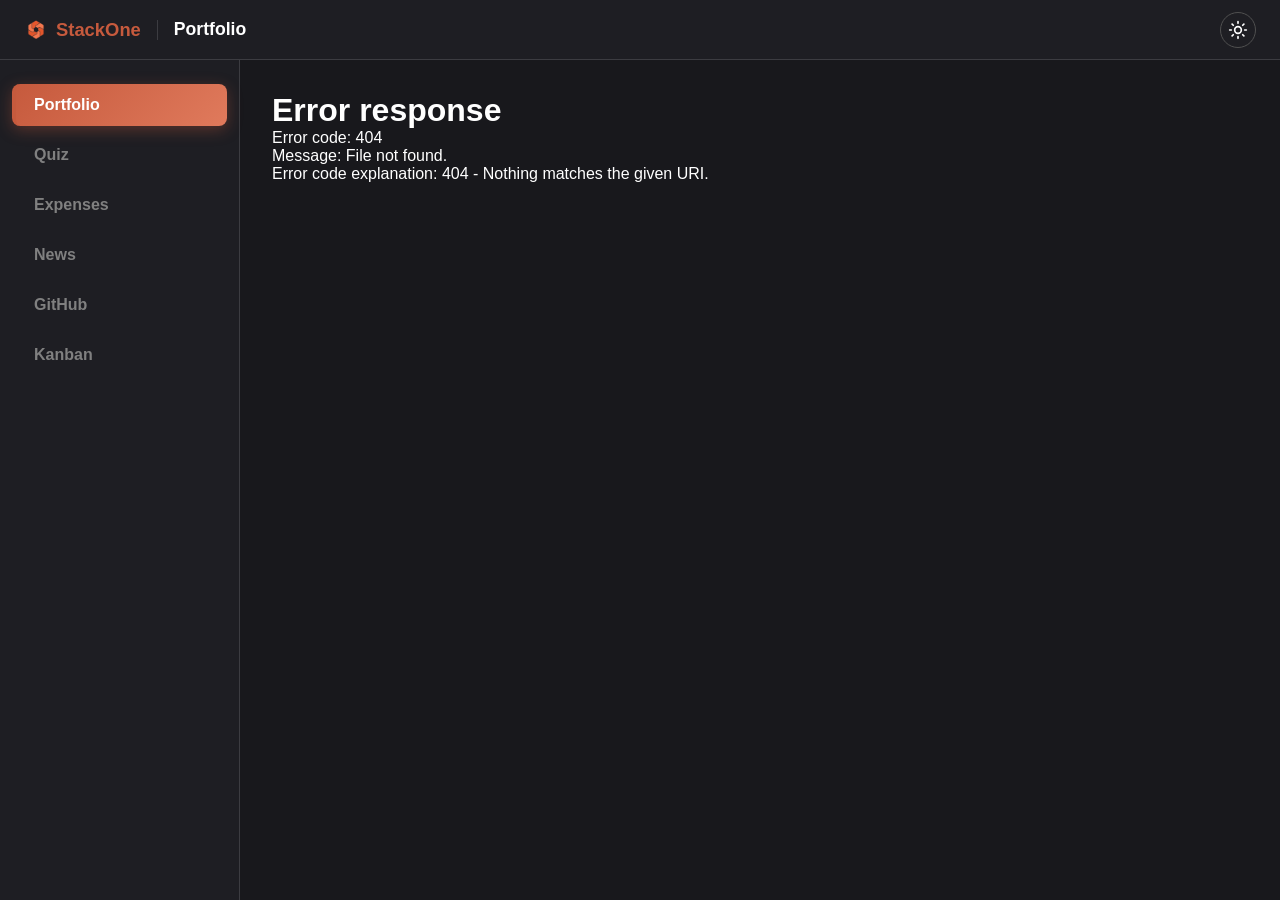
==== dashboard.html @ 6f197311 "feat: add main dashboard layout with SPA router" ====
<!DOCTYPE html>
<html lang="en">
<head>
  <meta charset="UTF-8">
  <meta name="viewport" content="width=device-width, initial-scale=1.0">
  <title>StackOne Dashboard</title>
  <link rel="stylesheet" href="css/global.css?v=3">
  <link rel="stylesheet" href="portfolio/portfolio.css?v=3">
  <link rel="stylesheet" href="quiz/quiz.css?v=3">
  <link rel="stylesheet" href="expense/expense.css?v=3">
  <link rel="stylesheet" href="news/news.css?v=3">
  <link rel="stylesheet" href="github/github.css?v=3">
  <link rel="stylesheet" href="kanban/kanban.css?v=3">
</head>
<body class="dark">
  <div class="dashboard-layout">
    <div class="topbar">
      <div class="topbar-left">
        <a href="index.html" class="topbar-logo">
          <img src="logo.png?v=2" alt="Logo" class="topbar-logo-img">
          <span>StackOne</span>
        </a>
        <div class="topbar-divider"></div>
        <h1 id="page-title" class="page-title">Portfolio</h1>
      </div>
      <div class="topbar-right">
        <button id="theme-toggle" class="theme-toggle-btn">
          <svg class="sun-icon" xmlns="http://www.w3.org/2000/svg" width="20" height="20" viewBox="0 0 24 24" fill="none" stroke="currentColor" stroke-width="2" stroke-linecap="round" stroke-linejoin="round"><circle cx="12" cy="12" r="4"></circle><path d="M12 2v2M12 20v2M4.93 4.93l1.41 1.41M17.66 17.66l1.41 1.41M2 12h2M20 12h2M6.34 17.66l-1.41 1.41M19.07 4.93l-1.41 1.41"></path></svg>
          <svg class="moon-icon" xmlns="http://www.w3.org/2000/svg" width="20" height="20" viewBox="0 0 24 24" fill="none" stroke="currentColor" stroke-width="2" stroke-linecap="round" stroke-linejoin="round"><path d="M12 3a6 6 0 0 0 9 9 9 9 0 1 1-9-9Z"></path></svg>
        </button>
      </div>
    </div>

    <div class="sidebar">
      <div class="sidebar-nav">
        <ul>
          <li><a href="#portfolio" class="sidebar-link active" id="nav-portfolio"><span class="nav-label">Portfolio</span></a></li>
          <li><a href="#quiz" class="sidebar-link" id="nav-quiz"><span class="nav-label">Quiz</span></a></li>
          <li><a href="#expense" class="sidebar-link" id="nav-expense"><span class="nav-label">Expenses</span></a></li>
          <li><a href="#news" class="sidebar-link" id="nav-news"><span class="nav-label">News</span></a></li>
          <li><a href="#github" class="sidebar-link" id="nav-github"><span class="nav-label">GitHub</span></a></li>
          <li><a href="#kanban" class="sidebar-link" id="nav-kanban"><span class="nav-label">Kanban</span></a></li>
        </ul>
      </div>
    </div>

    <div class="main-content">
      <div id="view-container" class="view-container"></div>
    </div>
  </div>

  <script>
    let savedTheme = localStorage.getItem("stackone_theme");
    if (savedTheme === null) {
      savedTheme = "dark";
    }
    if (savedTheme === "dark") {
      document.body.className = "dark";
    } else {
      document.body.className = "light";
    }

    window.addEventListener("DOMContentLoaded", function() {
      let toggleBtn = document.getElementById("theme-toggle");
      if (toggleBtn !== null) {
        toggleBtn.addEventListener("click", function() {
          let isDark = document.body.classList.contains("dark");
          if (isDark) {
            document.body.className = "light";
            localStorage.setItem("stackone_theme", "light");
          } else {
            document.body.className = "dark";
            localStorage.setItem("stackone_theme", "dark");
          }
        });
      }
    });
  </script>

  <script type="module">
    window.AppState = {
      currentView: "portfolio",
      quiz: {
        currentIndex: 0,
        score: 0,
        answered: false,
        selectedOption: null,
        answersLog: []
      },
      expense: {
        entries: []
      },
      kanban: {
        todo: [],
        inProgress: [],
        done: []
      }
    };

    function handleRoute() {
      let hash = window.location.hash;
      if (hash === "") {
        hash = "#portfolio";
      }

      let allLinks = document.querySelectorAll(".sidebar-link");
      for (let i = 0; i < allLinks.length; i++) {
        allLinks[i].classList.remove("active");
      }

      let currentLink = document.querySelector(".sidebar-link[href='" + hash + "']");
      if (currentLink !== null) {
        currentLink.classList.add("active");
      }

      let viewName = hash.substring(1);
      window.AppState.currentView = viewName;

      let firstLetter = viewName.substring(0, 1).toUpperCase();
      let restOfName = viewName.substring(1);
      let capitalized = firstLetter + restOfName;

      let pageTitle = document.getElementById("page-title");
      if (pageTitle !== null) {
        pageTitle.innerText = capitalized;
      }
      document.title = "StackOne - " + capitalized;

      let container = document.getElementById("view-container");
      if (container !== null) {
        container.innerHTML = "";
        let htmlUrl = "./" + viewName + "/" + viewName + ".html";
        fetch(htmlUrl)
          .then(function(res) {
            return res.text();
          })
          .then(function(html) {
            container.innerHTML = html;
            let jsUrl = "./" + viewName + "/" + viewName + ".js?v=2";
            import(jsUrl)
              .then(function(mod) {
                mod.init(container);
              })
              .catch(function(err) {
                console.log(err);
              });
          })
          .catch(function(err) {
            console.log(err);
          });
      }
    }

    window.addEventListener("hashchange", handleRoute);
    window.addEventListener("load", handleRoute);
  </script>
</body>
</html>
---- css/global.css ----
* {
  box-sizing: border-box;
  margin: 0;
  padding: 0;
}
body {
  font-family: sans-serif;
  overflow: hidden;
  height: 100vh;
  width: 100vw;
}
body.dark {
  background-color: rgb(24, 24, 28);
  color: white;
}
body.light {
  background-color: rgb(243, 233, 221);
  color: black;
}

.dashboard-layout {
  display: flex;
  flex-wrap: wrap;
  height: 100vh;
  width: 100vw;
}
.topbar {
  width: 100%;
  height: 60px;
  display: flex;
  align-items: center;
  justify-content: space-between;
  padding: 0 24px;
  border-bottom: 1px solid gray;
}
body.dark .topbar {
  background-color: rgb(30, 30, 35);
  border-bottom-color: rgb(60, 60, 65);
}
body.light .topbar {
  background-color: white;
  border-bottom-color: rgb(220, 210, 200);
}
.topbar-left {
  display: flex;
  align-items: center;
  gap: 16px;
}
.topbar-logo {
  display: flex;
  align-items: center;
  gap: 8px;
  color: rgb(198, 90, 61);
  text-decoration: none;
  font-weight: bold;
  font-size: 1.15rem;
}
.topbar-logo-img {
  width: 24px;
  height: 24px;
}
.topbar-divider {
  width: 1px;
  height: 20px;
  background-color: gray;
}
body.dark .topbar-divider { background-color: rgb(60, 60, 65); }
body.light .topbar-divider { background-color: lightgray; }
.page-title {
  font-size: 1.1rem;
  font-weight: bold;
}
body.dark .page-title { color: white; }
body.light .page-title { color: black; }
.topbar-right {
  display: flex;
  align-items: center;
}
.theme-toggle-btn {
  background: none;
  border: 1px solid gray;
  width: 36px;
  height: 36px;
  border-radius: 50%;
  cursor: pointer;
  display: flex;
  align-items: center;
  justify-content: center;
}
body.dark .theme-toggle-btn { color: white; border-color: rgb(80, 80, 80); }
body.light .theme-toggle-btn { color: black; border-color: lightgray; }
.sun-icon { display: none; }
.moon-icon { display: block; }
body.dark .sun-icon { display: block; }
body.dark .moon-icon { display: none; }

.sidebar {
  width: 240px;
  height: calc(100vh - 60px);
  border-right: 1px solid gray;
  display: flex;
  flex-direction: column;
  padding: 24px 12px;
}
body.dark .sidebar {
  background-color: rgb(30, 30, 35);
  border-right-color: rgb(60, 60, 65);
}
body.light .sidebar {
  background-color: white;
  border-right-color: rgb(220, 210, 200);
}
.sidebar-nav { width: 100%; }
.sidebar-nav ul {
  list-style: none;
  display: flex;
  flex-direction: column;
  gap: 8px;
}
.sidebar-link {
    display: flex;
    align-items: center;
    padding: 12px 18px;
    border-radius: 8px;
    color: gray;
    text-decoration: none;
    font-weight: bold;
    border-left: 4px solid transparent;
}
body.dark .sidebar-link:hover {
    background-color: rgb(40, 40, 45);
    color: white;
    border-left-color: rgb(198, 90, 61);
}
body.light .sidebar-link:hover {
    background-color: rgb(250, 242, 232);
    color: black;
    border-left-color: rgb(198, 90, 61);
}
body.dark .sidebar-link.active {
  background: linear-gradient(135deg, rgb(198, 90, 61), rgb(224, 122, 92));
  color: white;
  border-left-color: rgb(198, 90, 61);
  box-shadow: 0 4px 15px rgba(198, 90, 61, 0.35);
}
body.light .sidebar-link.active {
  background: linear-gradient(135deg, rgb(198, 90, 61), rgb(224, 122, 92));
  color: white;
  border-left-color: rgb(198, 90, 61);
  box-shadow: 0 4px 15px rgba(198, 90, 61, 0.2);
}

.main-content {
  flex: 1;
  height: calc(100vh - 60px);
  overflow-y: auto;
}
.view-container {
  padding: 32px;
  max-width: 1200px;
  width: 100%;
  margin: 0 auto;
}

.btn {
  display: inline-flex;
  align-items: center;
  justify-content: center;
  padding: 10px 20px;
  font-size: 0.95rem;
  font-weight: bold;
  border-radius: 8px;
  border: none;
  cursor: pointer;
  gap: 8px;
}
.btn-primary {
  background-color: rgb(198, 90, 61);
  color: white;
}
.btn-primary:hover { background-color: rgb(224, 122, 92); }
.btn-secondary {
  border: 1px solid gray;
  background-color: transparent;
}
body.dark .btn-secondary { color: white; border-color: rgb(80, 80, 80); }
body.light .btn-secondary { color: black; border-color: lightgray; }
body.dark .btn-secondary:hover { background-color: rgb(50, 50, 50); }
body.light .btn-secondary:hover { background-color: lightgray; }
.btn-danger { background-color: crimson; color: white; }
.btn-danger:hover { background-color: red; }

.form-group { margin-bottom: 16px; }
.form-label {
  display: block;
  font-size: 0.85rem;
  font-weight: bold;
  margin-bottom: 6px;
}
.form-input, .form-textarea, .form-select {
  width: 100%;
  padding: 10px 14px;
  font-size: 0.95rem;
  border-radius: 8px;
  border: 1px solid gray;
  background-color: transparent;
}
body.dark .form-input, body.dark .form-textarea, body.dark .form-select {
  border-color: rgb(80, 80, 80);
  color: white;
}
body.light .form-input, body.light .form-textarea, body.light .form-select {
  border-color: lightgray;
  color: black;
}
.form-input:focus, .form-textarea:focus, .form-select:focus {
  outline: none;
  border-color: rgb(198, 90, 61);
}
.form-textarea { min-height: 100px; resize: vertical; }
.form-error {
  font-size: 0.8rem;
  color: crimson;
  margin-top: 4px;
  display: none;
}

.card {
  border: 1px solid gray;
  border-radius: 12px;
  padding: 24px;
}
body.dark .card {
  background-color: rgb(30, 30, 35);
  border-color: rgb(60, 60, 65);
}
body.light .card {
  background-color: white;
  border-color: rgb(220, 210, 200);
}

.spinner-wrapper {
  display: flex;
  flex-direction: column;
  align-items: center;
  justify-content: center;
  padding: 48px;
  gap: 16px;
}
.spinner {
  width: 40px;
  height: 40px;
  border: 3px solid gray;
  border-top-color: rgb(198, 90, 61);
  border-radius: 50%;
}

.empty-state {
  text-align: center;
  padding: 48px 24px;
  border: 1px dashed gray;
  border-radius: 12px;
  color: gray;
}
body.dark .empty-state { border-color: rgb(60, 60, 65); }
body.light .empty-state { border-color: lightgray; }
.empty-state-icon {
  font-size: 2.5rem;
  margin-bottom: 12px;
}

.view-header { margin-bottom: 32px; }
.view-title {
  font-size: 1.75rem;
  font-weight: bold;
  margin-bottom: 8px;
}
.view-desc { font-size: 1rem; color: gray; }
body.light .view-desc { color: dimgray; }

@media (max-width: 768px) {
  .sidebar { display: none; }
  .view-container { padding: 16px; }
}
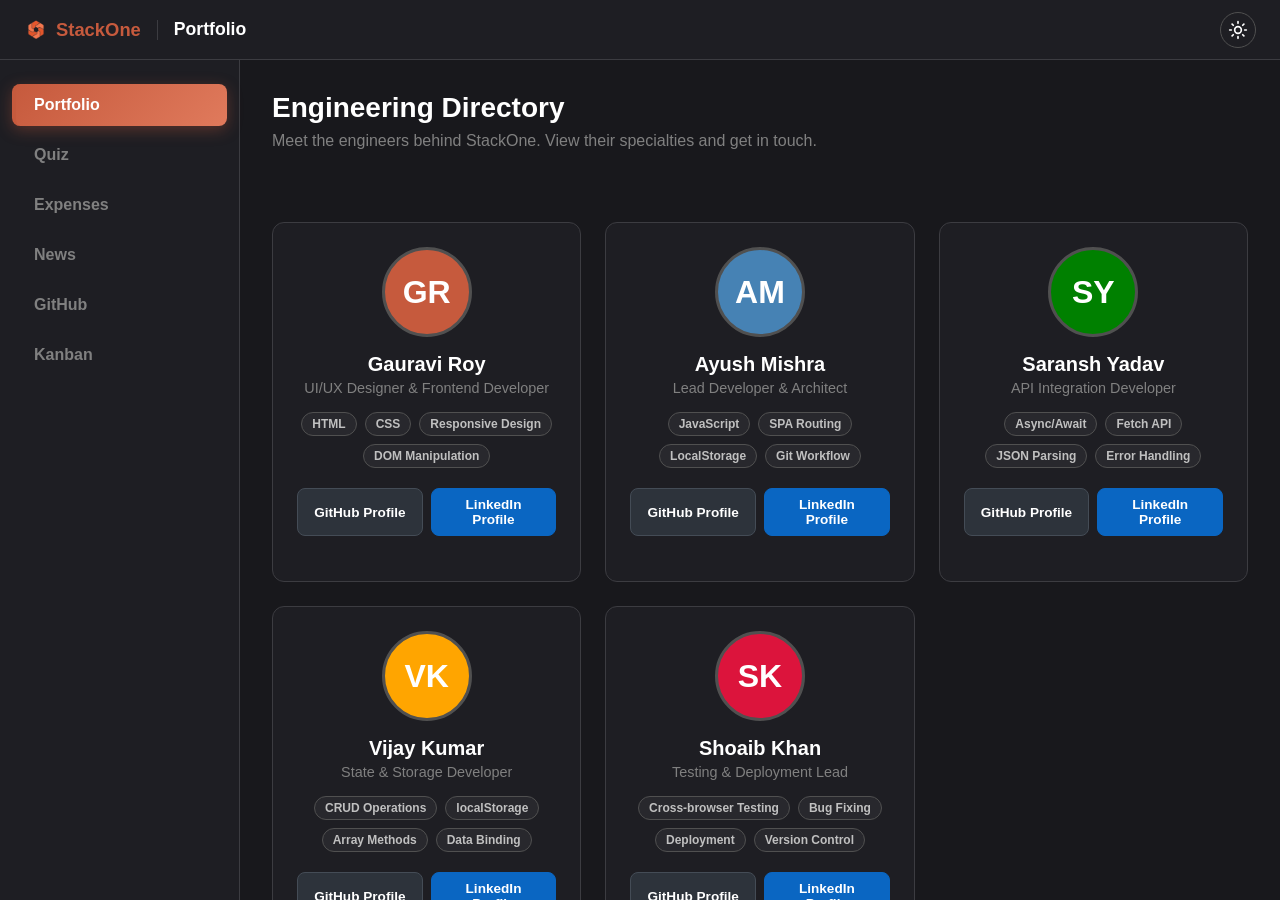
==== commit e545f04d: "fix: add hamburger menu toggle for mobile layout navigation" ====
--- a/dashboard.html
+++ b/dashboard.html
@@ -16,6 +16,9 @@
   <div class="dashboard-layout">
     <div class="topbar">
       <div class="topbar-left">
+        <button id="menu-toggle" class="menu-toggle-btn">
+          <svg xmlns="http://www.w3.org/2000/svg" width="20" height="20" viewBox="0 0 24 24" fill="none" stroke="currentColor" stroke-width="2" stroke-linecap="round" stroke-linejoin="round"><line x1="3" y1="12" x2="21" y2="12"></line><line x1="3" y1="6" x2="21" y2="6"></line><line x1="3" y1="18" x2="21" y2="18"></line></svg>
+        </button>
         <a href="index.html" class="topbar-logo">
           <img src="logo.png?v=2" alt="Logo" class="topbar-logo-img">
           <span>StackOne</span>
@@ -71,6 +74,23 @@
           } else {
             document.body.className = "dark";
             localStorage.setItem("stackone_theme", "dark");
+          }
+        });
+      }
+
+      let menuBtn = document.getElementById("menu-toggle");
+      let sidebar = document.querySelector(".sidebar");
+      if (menuBtn !== null && sidebar !== null) {
+        menuBtn.addEventListener("click", function() {
+          sidebar.classList.toggle("active");
+        });
+      }
+
+      let links = document.querySelectorAll(".sidebar-link");
+      for (let i = 0; i < links.length; i++) {
+        links[i].addEventListener("click", function() {
+          if (sidebar !== null) {
+            sidebar.classList.remove("active");
           }
         });
       }
--- a/css/global.css
+++ b/css/global.css
@@ -278,7 +278,37 @@
 .view-desc { font-size: 1rem; color: gray; }
 body.light .view-desc { color: dimgray; }
 
+.menu-toggle-btn {
+  display: none;
+  background: none;
+  border: 1px solid gray;
+  width: 38px;
+  height: 38px;
+  border-radius: 8px;
+  cursor: pointer;
+  align-items: center;
+  justify-content: center;
+  margin-right: 12px;
+}
+body.dark .menu-toggle-btn { color: white; border-color: rgb(80, 80, 80); }
+body.light .menu-toggle-btn { color: black; border-color: lightgray; }
+.menu-toggle-btn:hover {
+  background-color: rgba(128, 128, 128, 0.1);
+}
+
 @media (max-width: 768px) {
-  .sidebar { display: none; }
+  .menu-toggle-btn { display: flex; }
+  .sidebar {
+    display: none;
+    position: fixed;
+    top: 60px;
+    left: 0;
+    width: 240px;
+    height: calc(100vh - 60px);
+    z-index: 1000;
+  }
+  .sidebar.active {
+    display: flex;
+  }
   .view-container { padding: 16px; }
 }
--- a/portfolio/portfolio.css
+++ b/portfolio/portfolio.css
@@ -0,0 +1,132 @@
+.portfolio-container {
+  display: flex;
+  flex-direction: column;
+  gap: 40px;
+}
+.portfolio-grid {
+  display: flex;
+  flex-wrap: wrap;
+  gap: 24px;
+}
+.portfolio-card {
+  border: 1px solid gray;
+  border-radius: 12px;
+  padding: 24px;
+  display: flex;
+  flex-direction: column;
+  align-items: center;
+  text-align: center;
+  width: calc(33.333% - 16px);
+  min-width: 280px;
+  min-height: 360px;
+}
+body.dark .portfolio-card {
+  background-color: rgb(30, 30, 35);
+  border-color: rgb(60, 60, 65);
+}
+body.light .portfolio-card {
+  background-color: white;
+  border-color: lightgray;
+}
+.portfolio-card:hover {
+  border-color: rgb(198, 90, 61);
+}
+.portfolio-avatar-placeholder {
+  width: 90px;
+  height: 90px;
+  border-radius: 50%;
+  display: flex;
+  align-items: center;
+  justify-content: center;
+  font-size: 2rem;
+  font-weight: bold;
+  color: white;
+  margin-bottom: 16px;
+  border: 3px solid gray;
+}
+body.dark .portfolio-avatar-placeholder { border-color: rgb(80, 80, 80); }
+body.light .portfolio-avatar-placeholder { border-color: lightgray; }
+.portfolio-card:hover .portfolio-avatar-placeholder { border-color: rgb(198, 90, 61); }
+.portfolio-avatar-placeholder.purple { background-color: rgb(198, 90, 61); }
+.portfolio-avatar-placeholder.blue { background-color: steelblue; }
+.portfolio-avatar-placeholder.green { background-color: green; }
+.portfolio-avatar-placeholder.orange { background-color: orange; }
+.portfolio-avatar-placeholder.red { background-color: crimson; }
+.portfolio-name { font-size: 1.25rem; font-weight: bold; margin-bottom: 4px; }
+.portfolio-role { font-size: 0.9rem; color: gray; margin-bottom: 16px; }
+body.light .portfolio-role { color: dimgray; }
+.portfolio-skills {
+    display: flex;
+    flex-wrap: wrap;
+    justify-content: center;
+    gap: 8px;
+    margin-bottom: 20px;
+    width: 100%;
+}
+.skill-tag {
+    font-size: 0.75rem;
+    font-weight: bold;
+    padding: 4px 10px;
+    border-radius: 100px;
+    border: 1px solid gray;
+}
+body.dark .skill-tag { background-color: rgb(40, 40, 45); color: silver; border-color: rgb(80, 80, 80); }
+body.light .skill-tag { background-color: whitesmoke; color: dimgray; border-color: lightgray; }
+.portfolio-card:hover .skill-tag { border-color: rgb(198, 90, 61); color: rgb(198, 90, 61); }
+body.dark .portfolio-card:hover .skill-tag { color: white; }
+.portfolio-links {
+  display: flex;
+  gap: 8px;
+  width: 100%;
+  justify-content: center;
+}
+.portfolio-github-link {
+  display: inline-flex;
+  align-items: center;
+  gap: 8px;
+  font-size: 0.85rem;
+  font-weight: bold;
+  padding: 8px 16px;
+  border-radius: 8px;
+  border: 1px solid gray;
+  flex: 1;
+  justify-content: center;
+  text-decoration: none;
+}
+body.dark .portfolio-github-link { background-color: rgb(45, 51, 59); color: white; border-color: rgb(68, 76, 86); }
+body.light .portfolio-github-link { background-color: rgb(36, 41, 47); color: white; border-color: rgb(36, 41, 47); }
+.portfolio-github-link:hover { background-color: rgb(198, 90, 61); color: white; border-color: rgb(198, 90, 61); }
+.portfolio-linkedin-link {
+  display: inline-flex;
+  align-items: center;
+  gap: 8px;
+  font-size: 0.85rem;
+  font-weight: bold;
+  padding: 8px 16px;
+  border-radius: 8px;
+  border: 1px solid gray;
+  flex: 1;
+  justify-content: center;
+  text-decoration: none;
+  background-color: rgb(10, 102, 194);
+  color: white;
+  border-color: rgb(10, 102, 194);
+}
+.portfolio-linkedin-link:hover { background-color: steelblue; border-color: steelblue; }
+.contact-section { margin-top: 24px; }
+.contact-title { font-size: 1.5rem; margin-bottom: 8px; }
+.contact-desc { font-size: 0.95rem; color: gray; margin-bottom: 24px; }
+body.light .contact-desc { color: dimgray; }
+.input-invalid { border-color: crimson !important; }
+.form-success-alert {
+  display: flex;
+  align-items: center;
+  gap: 12px;
+  background-color: green;
+  border: 1px solid darkgreen;
+  color: white;
+  padding: 16px;
+  border-radius: 8px;
+  margin-bottom: 20px;
+  font-size: 0.95rem;
+}
--- a/quiz/quiz.css
+++ b/quiz/quiz.css
@@ -0,0 +1,119 @@
+.quiz-container {
+    max-width: 700px;
+    margin: 0 auto;
+    display: flex;
+    flex-direction: column;
+    gap: 24px;
+}
+.quiz-header {
+    display: flex;
+    justify-content: space-between;
+    align-items: center;
+    margin-bottom: 8px;
+}
+.quiz-progress-bar-container {
+    width: 100%;
+    height: 8px;
+    border-radius: 100px;
+    overflow: hidden;
+    border: 1px solid gray;
+}
+body.dark .quiz-progress-bar-container { background-color: rgb(30, 30, 35); border-color: rgb(60, 60, 65); }
+body.light .quiz-progress-bar-container { background-color: lightgray; border-color: gray; }
+.quiz-progress-bar {
+    height: 100%;
+    width: 0%;
+    background-color: rgb(198, 90, 61);
+}
+.quiz-timer {
+    font-family: monospace;
+    font-size: 1.1rem;
+    font-weight: bold;
+    color: orange;
+    display: flex;
+    align-items: center;
+    gap: 6px;
+    padding: 6px 12px;
+    border-radius: 8px;
+    border: 1px solid gray;
+}
+body.dark .quiz-timer { background-color: rgb(30, 30, 35); border-color: rgb(60, 60, 65); }
+body.light .quiz-timer { background-color: white; border-color: rgb(220, 210, 200); }
+.quiz-timer.danger { color: crimson; }
+.quiz-question-card {
+    border: 1px solid gray;
+    border-radius: 16px;
+    padding: 32px;
+}
+body.dark .quiz-question-card { background-color: rgb(30, 30, 35); border-color: rgb(60, 60, 65); }
+body.light .quiz-question-card { background-color: white; border-color: rgb(220, 210, 200); }
+.question-text {
+    font-size: 1.25rem;
+    font-weight: bold;
+    margin-bottom: 24px;
+    line-height: 1.4;
+}
+.quiz-options-list {
+    display: flex;
+    flex-direction: column;
+    gap: 12px;
+}
+.quiz-option {
+    width: 100%;
+    text-align: left;
+    padding: 16px 20px;
+    font-size: 1rem;
+    font-weight: bold;
+    border: 1px solid gray;
+    border-radius: 10px;
+    cursor: pointer;
+}
+body.dark .quiz-option { background-color: rgb(40, 40, 45); border-color: rgb(80, 80, 80); color: white; }
+body.light .quiz-option { background-color: whitesmoke; border-color: lightgray; color: black; }
+body.dark .quiz-option:hover:not(:disabled) { border-color: rgb(198, 90, 61); background-color: rgb(45, 45, 50); }
+body.light .quiz-option:hover:not(:disabled) { border-color: rgb(198, 90, 61); background-color: rgb(250, 242, 232); }
+.quiz-option:disabled { cursor: not-allowed; }
+.quiz-option.correct { background-color: green !important; border-color: green !important; color: white !important; }
+.quiz-option.incorrect { background-color: crimson !important; border-color: crimson !important; color: white !important; }
+.quiz-option-status-icon { font-size: 1.2rem; float: right; }
+.quiz-actions {
+    display: flex;
+    justify-content: flex-end;
+    margin-top: 12px;
+}
+.quiz-summary-card {
+    border: 1px solid gray;
+    border-radius: 16px;
+    padding: 48px 32px;
+    text-align: center;
+    display: flex;
+    flex-direction: column;
+    align-items: center;
+    gap: 24px;
+}
+body.dark .quiz-summary-card { background-color: rgb(30, 30, 35); border-color: rgb(60, 60, 65); }
+body.light .quiz-summary-card { background-color: white; border-color: rgb(220, 210, 200); }
+.quiz-summary-score-badge {
+    width: 120px;
+    height: 120px;
+    border-radius: 50%;
+    color: rgb(198, 90, 61);
+    font-size: 2.25rem;
+    font-weight: bold;
+    display: flex;
+    align-items: center;
+    justify-content: center;
+    border: 4px solid rgb(198, 90, 61);
+}
+.quiz-summary-text { font-size: 1.15rem; max-width: 450px; line-height: 1.6; }
+.explanation-box {
+    margin-top: 24px;
+    padding-top: 20px;
+    border-top: 1px solid gray;
+}
+body.dark .explanation-box { border-top-color: rgb(60, 60, 65); }
+body.light .explanation-box { border-top-color: lightgray; }
+.explanation-status { font-size: 0.9rem; font-weight: bold; margin-bottom: 4px; }
+.explanation-status.correct { color: green; }
+.explanation-status.incorrect { color: crimson; }
+.explanation-text { font-size: 0.9rem; line-height: 1.5; }
--- a/expense/expense.css
+++ b/expense/expense.css
@@ -0,0 +1,141 @@
+.expense-container {
+  display: flex;
+  flex-direction: column;
+  gap: 24px;
+}
+.expense-summary-row {
+  display: flex;
+  flex-wrap: wrap;
+  gap: 20px;
+}
+.summary-card {
+  border: 1px solid gray;
+  border-radius: 12px;
+  padding: 20px;
+  display: flex;
+  flex-direction: column;
+  gap: 6px;
+  flex: 1;
+  min-width: 200px;
+}
+body.dark .summary-card { background-color: rgb(30, 30, 35); border-color: rgb(60, 60, 65); }
+body.light .summary-card { background-color: white; border-color: lightgray; }
+.summary-label {
+  font-size: 0.85rem;
+  font-weight: bold;
+  color: gray;
+  text-transform: uppercase;
+}
+body.light .summary-label { color: dimgray; }
+.summary-val { font-size: 1.75rem; font-weight: bold; }
+.summary-val.positive { color: green; }
+.summary-val.negative { color: crimson; }
+body.dark .summary-val.neutral { color: white; }
+body.light .summary-val.neutral { color: black; }
+
+.expense-workspace {
+  display: flex;
+  gap: 24px;
+  align-items: flex-start;
+}
+.expense-form-card { padding: 24px; width: 320px; min-width: 320px; }
+.expense-form-title {
+  font-size: 1.2rem;
+  margin-bottom: 16px;
+  border-bottom: 1px solid gray;
+  padding-bottom: 10px;
+}
+body.dark .expense-form-title { border-bottom-color: rgb(60, 60, 65); }
+body.light .expense-form-title { border-bottom-color: lightgray; }
+
+.ledger-card { padding: 24px; flex: 1; }
+.ledger-header {
+  display: flex;
+  justify-content: space-between;
+  align-items: center;
+  margin-bottom: 20px;
+  flex-wrap: wrap;
+  gap: 12px;
+}
+.filter-tabs {
+  display: flex;
+  border: 1px solid gray;
+  border-radius: 8px;
+  padding: 4px;
+  gap: 4px;
+}
+body.dark .filter-tabs { background-color: rgb(30, 30, 35); border-color: rgb(60, 60, 65); }
+body.light .filter-tabs { background-color: whitesmoke; border-color: lightgray; }
+.filter-tab {
+  background: none;
+  border: none;
+  padding: 6px 14px;
+  font-size: 0.85rem;
+  font-weight: bold;
+  color: gray;
+  border-radius: 6px;
+  cursor: pointer;
+}
+body.light .filter-tab { color: dimgray; }
+.filter-tab:hover { color: rgb(198, 90, 61); }
+body.dark .filter-tab.active { background-color: rgb(45, 45, 50); color: rgb(198, 90, 61); }
+body.light .filter-tab.active { background-color: white; color: rgb(198, 90, 61); }
+
+.ledger-list { display: flex; flex-direction: column; gap: 12px; }
+.ledger-item {
+  display: flex;
+  align-items: center;
+  justify-content: space-between;
+  padding: 14px 18px;
+  border: 1px solid gray;
+  border-radius: 10px;
+}
+body.dark .ledger-item { background-color: rgb(35, 35, 40); border-color: rgb(60, 60, 65); }
+body.light .ledger-item { background-color: whitesmoke; border-color: lightgray; }
+.ledger-item:hover { border-color: rgb(198, 90, 61); }
+.ledger-item-left { display: flex; align-items: center; gap: 12px; }
+.ledger-item-icon {
+  width: 36px;
+  height: 36px;
+  border-radius: 8px;
+  display: flex;
+  align-items: center;
+  justify-content: center;
+  font-size: 1.1rem;
+}
+.ledger-item-icon.income { background-color: lightgreen; color: green; }
+body.dark .ledger-item-icon.income { background-color: green; color: white; }
+.ledger-item-icon.expense { background-color: coral; color: crimson; }
+body.dark .ledger-item-icon.expense { background-color: crimson; color: white; }
+.ledger-item-info { display: flex; flex-direction: column; }
+.ledger-item-desc { font-weight: bold; }
+body.dark .ledger-item-desc { color: white; }
+body.light .ledger-item-desc { color: black; }
+.ledger-item-date { font-size: 0.75rem; color: gray; }
+body.light .ledger-item-date { color: dimgray; }
+.ledger-item-right { display: flex; align-items: center; gap: 20px; }
+.ledger-item-amount { font-weight: bold; font-size: 1.1rem; }
+.ledger-item-amount.income { color: green; }
+.ledger-item-amount.expense { color: crimson; }
+.ledger-item-actions { display: flex; gap: 8px; }
+.btn-icon {
+  background: none;
+  border: 1px solid gray;
+  color: gray;
+  width: 32px;
+  height: 32px;
+  border-radius: 6px;
+  cursor: pointer;
+  display: flex;
+  align-items: center;
+  justify-content: center;
+}
+body.dark .btn-icon { border-color: rgb(80, 80, 80); }
+body.light .btn-icon { border-color: lightgray; color: dimgray; }
+.btn-icon:hover { border-color: rgb(198, 90, 61); color: rgb(198, 90, 61); }
+.btn-icon.delete:hover { border-color: crimson; color: crimson; }
+
+@media (max-width: 900px) {
+  .expense-workspace { flex-direction: column; }
+  .expense-form-card { width: 100%; min-width: auto; }
+}
--- a/news/news.css
+++ b/news/news.css
@@ -0,0 +1,86 @@
+.news-container {
+  display: flex;
+  flex-direction: column;
+  gap: 24px;
+}
+.news-controls-card {
+  display: flex;
+  flex-direction: column;
+  gap: 16px;
+}
+.news-search-bar {
+  display: flex;
+  gap: 12px;
+}
+.news-search-bar .form-input { flex: 1; }
+.news-categories {
+  display: flex;
+  flex-wrap: wrap;
+  gap: 8px;
+}
+.category-pill {
+  border: 1px solid gray;
+  color: gray;
+  padding: 8px 16px;
+  border-radius: 100px;
+  font-size: 0.85rem;
+  font-weight: bold;
+  cursor: pointer;
+  background-color: transparent;
+}
+body.dark .category-pill { border-color: rgb(80, 80, 80); }
+body.light .category-pill { border-color: lightgray; color: dimgray; }
+.category-pill:hover { color: rgb(198, 90, 61); border-color: rgb(198, 90, 61); }
+.category-pill.active { background-color: rgb(198, 90, 61); color: white; border-color: rgb(198, 90, 61); }
+.news-banner {
+  display: flex;
+  align-items: center;
+  gap: 10px;
+  padding: 12px 18px;
+  border-radius: 8px;
+  font-size: 0.85rem;
+  border: 1px solid orange;
+  color: orange;
+}
+body.dark .news-banner { background-color: rgb(30, 30, 35); }
+body.light .news-banner { background-color: white; }
+.news-grid {
+  display: flex;
+  flex-wrap: wrap;
+  gap: 24px;
+}
+.news-card {
+  border: 1px solid gray;
+  border-radius: 12px;
+  overflow: hidden;
+  display: flex;
+  flex-direction: column;
+  width: 31%;
+  min-width: 280px;
+  flex-grow: 1;
+}
+body.dark .news-card { background-color: rgb(30, 30, 35); border-color: rgb(60, 60, 65); }
+body.light .news-card { background-color: white; border-color: lightgray; }
+.news-card-content {
+  padding: 20px;
+  display: flex;
+  flex-direction: column;
+  flex: 1;
+}
+.news-card-meta {
+  display: flex;
+  justify-content: space-between;
+  font-size: 0.75rem;
+  color: gray;
+  margin-bottom: 12px;
+}
+.news-card-source { font-weight: bold; color: rgb(198, 90, 61); }
+.news-card-title { font-size: 1.1rem; font-weight: bold; margin-bottom: 10px; line-height: 1.4; }
+.news-card-desc { font-size: 0.9rem; color: gray; line-height: 1.5; margin-bottom: 20px; flex: 1; }
+body.light .news-card-desc { color: dimgray; }
+.news-card-link { font-size: 0.9rem; font-weight: bold; color: rgb(198, 90, 61); }
+.news-card-link:hover { color: rgb(224, 122, 92); }
+
+@media (max-width: 768px) {
+  .news-card { width: 100%; }
+}
--- a/github/github.css
+++ b/github/github.css
@@ -0,0 +1,113 @@
+.github-container {
+  display: flex;
+  flex-direction: column;
+  gap: 24px;
+}
+.github-search-card {
+  display: flex;
+  gap: 12px;
+}
+.github-search-card .form-input { flex: 1; }
+.github-workspace {
+    display: flex;
+    gap: 24px;
+    align-items: flex-start;
+}
+.github-profile-col {
+    width: 300px;
+    min-width: 300px;
+    display: flex;
+    flex-direction: column;
+    gap: 24px;
+}
+.github-profile-card {
+    display: flex;
+    flex-direction: column;
+    align-items: center;
+    text-align: center;
+    gap: 16px;
+    padding: 24px;
+    border: 1px solid gray;
+    border-radius: 12px;
+}
+body.dark .github-profile-card { background-color: rgb(30, 30, 35); border-color: rgb(60, 60, 65); }
+body.light .github-profile-card { background-color: white; border-color: lightgray; }
+.github-avatar {
+    width: 120px;
+    height: 120px;
+    border-radius: 50%;
+    border: 3px solid gray;
+}
+body.dark .github-avatar { border-color: rgb(80, 80, 80); }
+body.light .github-avatar { border-color: lightgray; }
+.github-profile-name { font-size: 1.25rem; font-weight: bold; }
+.github-profile-login { font-size: 0.9rem; color: rgb(198, 90, 61); margin-top: -10px; font-weight: bold; }
+.github-profile-bio { font-size: 0.85rem; color: gray; line-height: 1.4; margin: 6px 0; }
+body.light .github-profile-bio { color: dimgray; }
+.github-stats-row {
+    display: flex;
+    justify-content: space-around;
+    width: 100%;
+    border-top: 1px solid gray;
+    border-bottom: 1px solid gray;
+    padding: 12px 0;
+    margin: 6px 0;
+}
+body.dark .github-stats-row { border-color: rgb(60, 60, 65); }
+body.light .github-stats-row { border-color: lightgray; }
+.github-stat-col { display: flex; flex-direction: column; align-items: center; }
+.github-stat-val { font-weight: bold; font-size: 1.1rem; }
+.github-stat-lbl { font-size: 0.75rem; color: gray; }
+body.light .github-stat-lbl { color: dimgray; }
+.github-details-list { display: flex; flex-direction: column; gap: 8px; width: 100%; text-align: left; font-size: 0.85rem; color: gray; }
+body.light .github-details-list { color: dimgray; }
+.github-detail-item { display: flex; align-items: center; gap: 8px; }
+.github-chart-card {
+    border: 1px solid gray;
+    border-radius: 12px;
+    padding: 20px;
+    width: 100%;
+}
+body.dark .github-chart-card { background-color: rgb(30, 30, 35); border-color: rgb(60, 60, 65); }
+body.light .github-chart-card { background-color: white; border-color: lightgray; }
+.chart-title { font-size: 0.95rem; font-weight: bold; margin-bottom: 16px; text-transform: uppercase; }
+.chart-bar-list { display: flex; flex-direction: column; gap: 12px; }
+.chart-bar-item { display: flex; flex-direction: column; gap: 4px; }
+.chart-bar-meta { display: flex; justify-content: space-between; font-size: 0.8rem; font-weight: bold; }
+.chart-bar-track { width: 100%; height: 8px; border-radius: 4px; overflow: hidden; border: 1px solid gray; }
+body.dark .chart-bar-track { background-color: rgb(40, 40, 45); border-color: rgb(60, 60, 65); }
+body.light .chart-bar-track { background-color: whitesmoke; border-color: lightgray; }
+.chart-bar-fill { height: 100%; border-radius: 4px; }
+.github-repos-card { border: 1px solid gray; border-radius: 12px; padding: 24px; flex: 1; }
+body.dark .github-repos-card { background-color: rgb(30, 30, 35); border-color: rgb(60, 60, 65); }
+body.light .github-repos-card { background-color: white; border-color: lightgray; }
+.repos-header { display: flex; justify-content: space-between; align-items: center; margin-bottom: 20px; flex-wrap: wrap; gap: 12px; }
+.repos-sort-controls { display: flex; gap: 8px; }
+.repos-list { display: flex; flex-direction: column; gap: 12px; }
+.repo-item { padding: 16px; border: 1px solid gray; border-radius: 10px; display: flex; flex-direction: column; gap: 8px; }
+body.dark .repo-item { background-color: rgb(40, 40, 45); border-color: rgb(60, 60, 65); }
+body.light .repo-item { background-color: whitesmoke; border-color: lightgray; }
+.repo-item:hover { border-color: rgb(198, 90, 61); }
+.repo-item-top { display: flex; justify-content: space-between; align-items: flex-start; }
+.repo-name { font-size: 1.05rem; font-weight: bold; color: rgb(198, 90, 61); text-decoration: none; }
+.repo-name:hover { color: rgb(224, 122, 92); }
+.repo-desc { font-size: 0.85rem; color: gray; line-height: 1.4; }
+body.light .repo-desc { color: dimgray; }
+.repo-footer { display: flex; gap: 16px; font-size: 0.75rem; color: gray; font-weight: bold; }
+body.light .repo-footer { color: dimgray; }
+.repo-footer-item { display: flex; align-items: center; gap: 4px; }
+.lang-dot { width: 8px; height: 8px; border-radius: 50%; display: inline-block; }
+.lang-dot.javascript { background-color: gold; }
+.lang-dot.typescript { background-color: steelblue; }
+.lang-dot.html { background-color: coral; }
+.lang-dot.css { background-color: purple; }
+.lang-dot.java { background-color: crimson; }
+.lang-dot.python { background-color: steelblue; }
+.lang-dot.cpp { background-color: crimson; }
+.lang-dot.go { background-color: steelblue; }
+.lang-dot.other { background-color: gray; }
+
+@media (max-width: 900px) {
+    .github-workspace { flex-direction: column; }
+    .github-profile-col { width: 100%; min-width: auto; }
+}
--- a/kanban/kanban.css
+++ b/kanban/kanban.css
@@ -0,0 +1,65 @@
+.kanban-container {
+  display: flex;
+  flex-direction: column;
+  gap: 24px;
+}
+.kanban-board {
+  display: flex;
+  flex-wrap: wrap;
+  gap: 20px;
+  align-items: flex-start;
+}
+.kanban-column {
+  border: 1px solid gray;
+  border-radius: 12px;
+  padding: 16px;
+  display: flex;
+  flex-direction: column;
+  gap: 16px;
+  min-height: 500px;
+  flex: 1;
+  min-width: 250px;
+}
+body.dark .kanban-column { background-color: rgb(20, 20, 24); border-color: rgb(60, 60, 65); }
+body.light .kanban-column { background-color: white; border-color: lightgray; }
+.kanban-column.drag-over { background-color: gray !important; border-color: rgb(198, 90, 61) !important; border-style: dashed !important; }
+body.dark .kanban-column.drag-over { background-color: rgb(45, 45, 50) !important; }
+body.light .kanban-column.drag-over { background-color: lightgray !important; }
+.kanban-column-header { display: flex; justify-content: space-between; align-items: center; border-bottom: 1px solid gray; padding-bottom: 10px; }
+body.dark .kanban-column-header { border-bottom-color: rgb(60, 60, 65); }
+body.light .kanban-column-header { border-bottom-color: lightgray; }
+.kanban-column-title { font-size: 1.05rem; font-weight: bold; }
+.kanban-column-count { font-size: 0.8rem; font-weight: bold; border: 1px solid gray; padding: 2px 8px; border-radius: 20px; color: gray; }
+body.dark .kanban-column-count { background-color: rgb(45, 45, 50); border-color: rgb(80, 80, 85); }
+body.light .kanban-column-count { background-color: whitesmoke; border-color: lightgray; color: dimgray; }
+.kanban-cards-list { display: flex; flex-direction: column; gap: 12px; flex: 1; min-height: 400px; }
+.kanban-card { border: 1px solid gray; border-radius: 10px; padding: 16px; cursor: grab; user-select: none; display: flex; flex-direction: column; gap: 10px; }
+body.dark .kanban-card { background-color: rgb(30, 30, 35); border-color: rgb(60, 60, 65); }
+body.light .kanban-card { background-color: whitesmoke; border-color: lightgray; }
+.kanban-card:hover { border-color: rgb(198, 90, 61); }
+.kanban-card:active { cursor: grabbing; }
+.kanban-card.dragging { opacity: 0.4; transform: scale(0.98); }
+.kanban-card-title { font-size: 0.95rem; font-weight: bold; }
+body.dark .kanban-card-title { color: white; }
+body.light .kanban-card-title { color: black; }
+.kanban-card-desc { font-size: 0.85rem; color: gray; line-height: 1.4; }
+body.light .kanban-card-desc { color: dimgray; }
+.kanban-card-footer { display: flex; justify-content: space-between; align-items: center; margin-top: 4px; }
+.priority-badge { font-size: 0.7rem; font-weight: bold; padding: 2px 8px; border-radius: 4px; text-transform: uppercase; letter-spacing: 0.5px; }
+.priority-badge.low { background-color: green; color: white; }
+.priority-badge.medium { background-color: orange; color: white; }
+.priority-badge.high { background-color: crimson; color: white; }
+.kanban-card-actions { display: flex; gap: 4px; }
+.btn-add-task { width: 100%; border: 1px dashed gray; border-radius: 8px; padding: 10px; font-weight: bold; font-size: 0.85rem; cursor: pointer; background-color: transparent; }
+body.dark .btn-add-task { border-color: rgb(80, 80, 85); color: silver; }
+body.light .btn-add-task { border-color: lightgray; color: dimgray; }
+.btn-add-task:hover { border-color: rgb(198, 90, 61); color: rgb(198, 90, 61); }
+body.dark .btn-add-task:hover { background-color: rgb(45, 45, 50); }
+body.light .btn-add-task:hover { background-color: whitesmoke; }
+.kanban-edit-form { display: flex; flex-direction: column; gap: 8px; }
+.kanban-edit-form .form-input, .kanban-edit-form .form-textarea, .kanban-edit-form .form-select { padding: 6px 10px; font-size: 0.85rem; }
+
+@media (max-width: 900px) {
+  .kanban-board { flex-direction: column; }
+  .kanban-column { width: 100%; min-width: auto; }
+}
